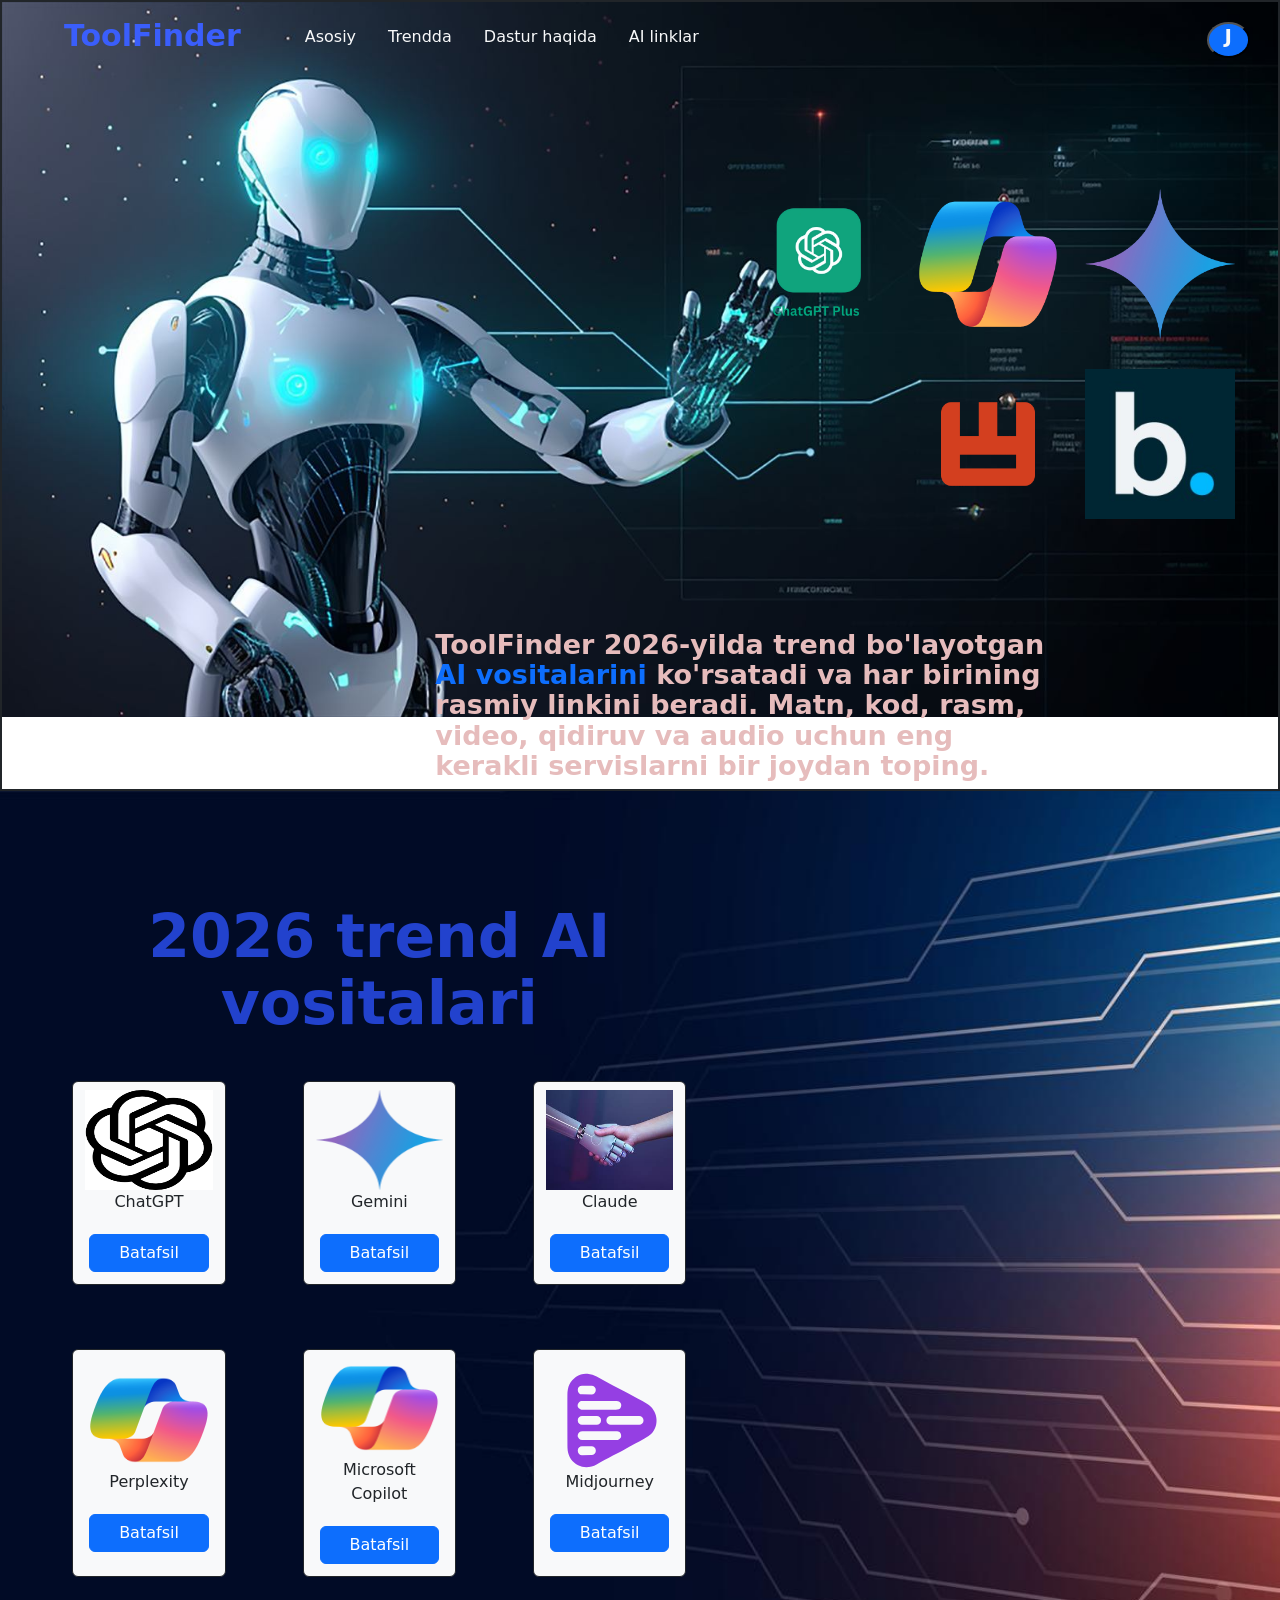
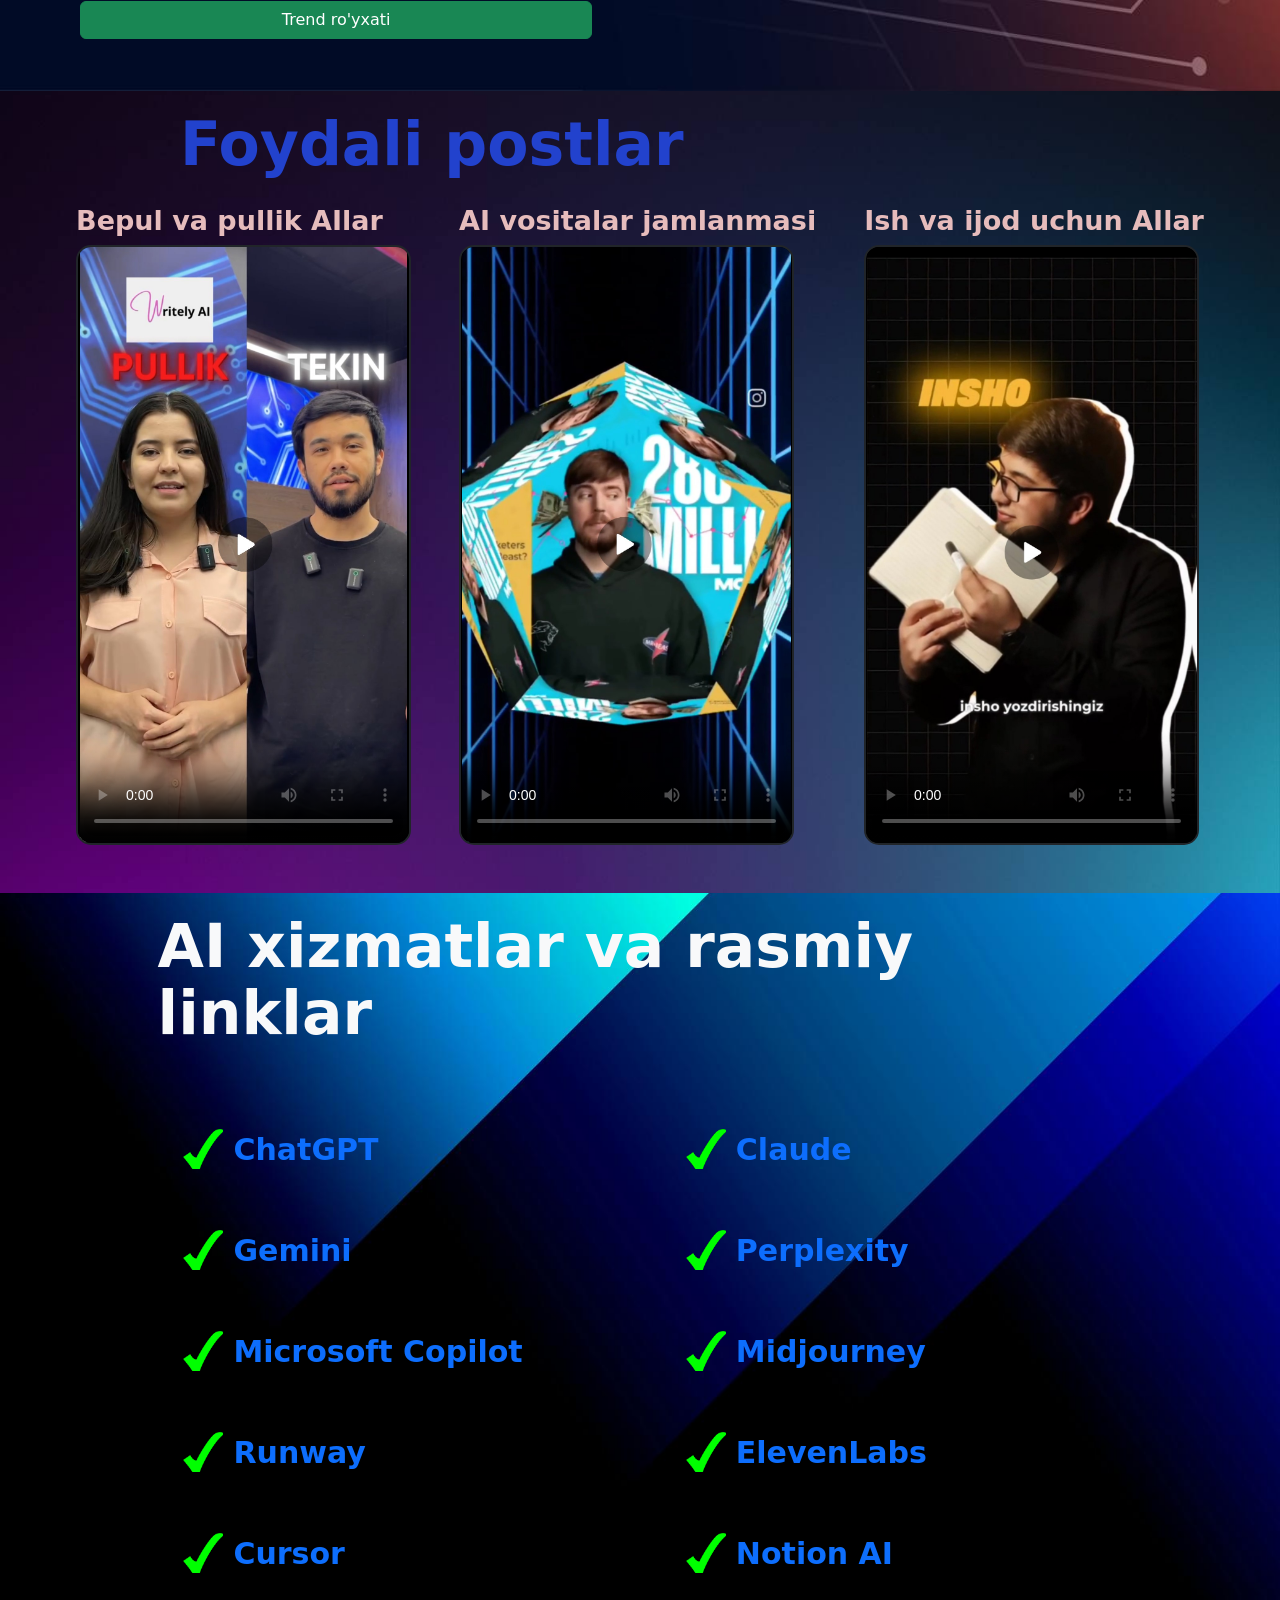
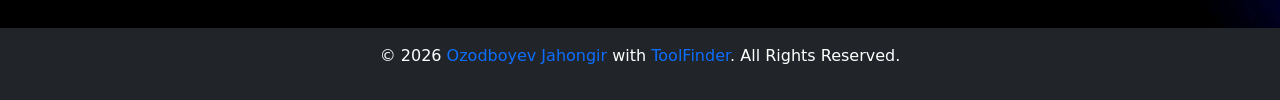
==== index.html @ 3b057521 "first commit" ====
<!doctype html>
<html lang="uz">
  <head>
    <meta charset="UTF-8" />
    <meta name="viewport" content="width=device-width, initial-scale=1.0" />
    <title>ToolFinder AI</title>
    <link
      href="https://cdn.jsdelivr.net/npm/bootstrap@5.3.3/dist/css/bootstrap.min.css"
      rel="stylesheet"
      integrity="sha384-QWTKZyjpPEjISv5WaRU9OFeRpok6YctnYmDr5pNlyT2bRjXh0JMhjY6hW+ALEwIH"
      crossorigin="anonymous"
    />
    <link rel="stylesheet" href="./style.css" />
  </head>
  <body>
    <div class="container-fluid main-container p-0">
      <div class="row d-flex justify-content-center h-100 p-0">
        <div class="col-12 p-0">
          <nav class="d-flex justify-content-between p-3 align-items-center">
            <div class="d-flex">
              <h1 class="font mx-md-5 d-flex align-items-center d-md-none mt-0">
                ToolFinder
              </h1>
              <h1 class="font mx-md-5 d-none d-md-block">ToolFinder</h1>
              <a
                href="#main"
                class="text-decoration-none text-light rounded p-2 mx-2 a-link d-none d-md-block"
                type="button"
                >Asosiy</a
              >
              <a
                href="#trend"
                class="text-decoration-none text-light rounded p-2 mx-2 a-link d-none d-md-block"
                type="button"
                >Trendda
              </a>
              <a
                class="text-light text-decoration-none d-none d-md-block align-items-center p-2 mx-2 a-link"
                type="button"
                data-bs-toggle="offcanvas"
                data-bs-target="#offcanvasRight"
                aria-controls="offcanvasRight"
              >
                Dastur haqida
              </a>
              <a
                href="#tools"
                class="text-decoration-none text-light rounded p-2 mx-2 a-link d-none d-md-block"
                type="button"
              >
                AI linklar
              </a>
            </div>
            <div class="d-flex">
              <div
                class="offcanvas offcanvas-top bg bg-dark"
                tabindex="-1"
                id="offcanvasTop"
                aria-labelledby="offcanvasTopLabel"
              >
                <div class="offcanvas-header">
                  <h5
                    class="offcanvas-title fs-1 fw-bold text-primary"
                    id="offcanvasTopLabel"
                  >
                    Menu
                  </h5>
                  <button
                    type="button"
                    class="btn-close bg bg-danger"
                    data-bs-dismiss="offcanvas"
                    aria-label="Close"
                  ></button>
                </div>
                <div
                  class="offcanvas-body d-flex flex-column justify-content-center bg"
                >
                  <a
                    href="#main"
                    class="text-decoration-none text-dark rounded p-2 mx-2 a-link border border-dark w-100 m-1 bg bg-primary"
                    type="button"
                  >
                    Asosiy menyu
                  </a>
                  <a
                    href="#trend"
                    class="text-decoration-none text-dark rounded p-2 mx-2 a-link border border-dark w-100 m-1 bg bg-primary"
                    type="button"
                    >Trendda
                  </a>
                  <a
                    class="text-dark text-decoration-none d-flex align-items-center p-2 mx-2 a-link border border-dark w-100 rounded m-1 bg bg-primary"
                    type="button"
                    data-bs-toggle="offcanvas"
                    data-bs-target="#offcanvasRight"
                    aria-controls="offcanvasRight"
                  >
                    Versiya
                  </a>
                  <a
                    href="#tools"
                    class="text-decoration-none text-dark rounded p-2 mx-2 a-link border border-dark w-100 m-1 bg bg-primary"
                    type="button"
                  >
                    AI linklar
                  </a>
                </div>
              </div>
              <div class="d-flex px-4">
                <!-- Icons -->
                <a
                  type="button"
                  class="text-primary mx-3 d-none"
                  href="./login.html"
                  target="_blank"
                >
                  <svg
                    xmlns="http://www.w3.org/2000/svg"
                    width="25"
                    height="25"
                    fill="currentColor"
                    class="bi bi-box-arrow-in-right"
                    viewBox="0 0 16 16"
                  >
                    <path
                      fill-rule="evenodd"
                      d="M6 3.5a.5.5 0 0 1 .5-.5h8a.5.5 0 0 1 .5.5v9a.5.5 0 0 1-.5.5h-8a.5.5 0 0 1-.5-.5v-2a.5.5 0 0 0-1 0v2A1.5 1.5 0 0 0 6.5 14h8a1.5 1.5 0 0 0 1.5-1.5v-9A1.5 1.5 0 0 0 14.5 2h-8A1.5 1.5 0 0 0 5 3.5v2a.5.5 0 0 0 1 0z"
                    />
                    <path
                      fill-rule="evenodd"
                      d="M11.854 8.354a.5.5 0 0 0 0-.708l-3-3a.5.5 0 1 0-.708.708L10.293 7.5H1.5a.5.5 0 0 0 0 1h8.793l-2.147 2.146a.5.5 0 0 0 .708.708z"
                    />
                  </svg>
                </a>
                <a
                  class="text-primary account-icon__position d-md-none"
                  type="button"
                  data-bs-toggle="offcanvas"
                  data-bs-target="#offcanvasRight"
                  aria-controls="offcanvasRight"
                >
                  <svg
                    xmlns="http://www.w3.org/2000/svg"
                    width="25"
                    height="25"
                    fill="currentColor"
                    class="bi bi-person-circle"
                    viewBox="0 0 16 16"
                  >
                    <path d="M11 6a3 3 0 1 1-6 0 3 3 0 0 1 6 0" />
                    <path
                      fill-rule="evenodd"
                      d="M0 8a8 8 0 1 1 16 0A8 8 0 0 1 0 8m8-7a7 7 0 0 0-5.468 11.37C3.242 11.226 4.805 10 8 10s4.757 1.225 5.468 2.37A7 7 0 0 0 8 1"
                    />
                  </svg>
                </a>
                <a
                  class="text-primary d-md-none"
                  type="button"
                  data-bs-toggle="offcanvas"
                  data-bs-target="#offcanvasTop"
                  aria-controls="offcanvasTop"
                >
                  <svg
                    xmlns="http://www.w3.org/2000/svg"
                    width="25"
                    height="25"
                    fill="currentColor"
                    class="bi bi-list"
                    viewBox="0 0 16 16"
                  >
                    <path
                      fill-rule="evenodd"
                      d="M2.5 12a.5.5 0 0 1 .5-.5h10a.5.5 0 0 1 0 1H3a.5.5 0 0 1-.5-.5m0-4a.5.5 0 0 1 .5-.5h10a.5.5 0 0 1 0 1H3a.5.5 0 0 1-.5-.5m0-4a.5.5 0 0 1 .5-.5h10a.5.5 0 0 1 0 1H3a.5.5 0 0 1-.5-.5"
                    />
                  </svg>
                </a>
                <button
                  class="bg bg-primary rounded-circle d-none d-md-flex justify-content-center align-items-center px-3 py-0"
                  type="button"
                  data-bs-toggle="offcanvas"
                  data-bs-target="#offcanvasRight"
                  aria-controls="offcanvasRight"
                >
                  <h2 class="text-light fw-bold fs-5 text-center">J</h2>
                </button>

                <div
                  class="offcanvas offcanvas-end"
                  tabindex="-1"
                  id="offcanvasRight"
                  aria-labelledby="offcanvasRightLabel"
                >
                  <div
                    class="offcanvas-header d-flex flex-column justify-content-between m-0 bg bg-dark"
                  >
                    <div
                      class="d-flex align-items-center justify-content-between"
                    >
                      <a
                        type="button"
                        class="text-decoration-none mx-2"
                        data-bs-dismiss="offcanvas"
                        aria-label="Close"
                      >
                        <svg
                          xmlns="http://www.w3.org/2000/svg"
                          width="25"
                          height="25"
                          fill="currentColor"
                          class="bi bi-arrow-left-circle"
                          viewBox="0 0 16 16"
                        >
                          <path
                            fill-rule="evenodd"
                            d="M1 8a7 7 0 1 0 14 0A7 7 0 0 0 1 8m15 0A8 8 0 1 1 0 8a8 8 0 0 1 16 0m-4.5-.5a.5.5 0 0 1 0 1H5.707l2.147 2.146a.5.5 0 0 1-.708.708l-3-3a.5.5 0 0 1 0-.708l3-3a.5.5 0 1 1 .708.708L5.707 7.5z"
                          />
                        </svg>
                      </a>
                      <img
                        src="./Jahongir_logo.jpg"
                        alt="cdn"
                        class="img-fluid rounded-circle"
                      />
                      <div class="d-flex flex-column m-2">
                        <div class="d-flex align-items-center">
                          <h5
                            class="offcanvas-title text-light"
                            id="offcanvasRightLabel"
                          >
                            Jahongir Ozodboyev
                          </h5>
                          <svg
                            xmlns="http://www.w3.org/2000/svg"
                            width="16"
                            height="16"
                            fill="currentColor"
                            class="bi bi-check-circle-fill text-primary mx-2"
                            viewBox="0 0 16 16"
                          >
                            <path
                              d="M16 8A8 8 0 1 1 0 8a8 8 0 0 1 16 0m-3.97-3.03a.75.75 0 0 0-1.08.022L7.477 9.417 5.384 7.323a.75.75 0 0 0-1.06 1.06L6.97 11.03a.75.75 0 0 0 1.079-.02l3.992-4.99a.75.75 0 0 0-.01-1.05z"
                            />
                          </svg>
                        </div>
                        <h5 class="text-primary">G'oya muallifi</h5>
                      </div>
                    </div>
                  </div>
                  <div class="offcanvas-body p-0">
                    <ul class="list-group w-100 d-flex">
                      <li class="list-group-item p-2">
                        <svg
                          xmlns="http://www.w3.org/2000/svg"
                          width="16"
                          height="16"
                          fill="currentColor"
                          class="bi bi-person-circle"
                          viewBox="0 0 16 16"
                        >
                          <path d="M11 6a3 3 0 1 1-6 0 3 3 0 0 1 6 0" />
                          <path
                            fill-rule="evenodd"
                            d="M0 8a8 8 0 1 1 16 0A8 8 0 0 1 0 8m8-7a7 7 0 0 0-5.468 11.37C3.242 11.226 4.805 10 8 10s4.757 1.225 5.468 2.37A7 7 0 0 0 8 1"
                          />
                        </svg>
                        <a href="#" class="text-decoration-none">Profilim</a>
                      </li>
                      <li class="list-group-item p-2 d-flex">
                        <svg
                          xmlns="http://www.w3.org/2000/svg"
                          width="16"
                          height="16"
                          fill="currentColor"
                          class="bi bi-envelope-arrow-up-fill"
                          viewBox="0 0 16 16"
                        >
                          <path
                            d="M.05 3.555A2 2 0 0 1 2 2h12a2 2 0 0 1 1.95 1.555L8 8.414zM0 4.697v7.104l5.803-3.558zm.192 8.159 6.57-4.027L8 9.586l1.239-.757.367.225A4.49 4.49 0 0 0 8 12.5c0 .526.09 1.03.256 1.5H2a2 2 0 0 1-1.808-1.144M16 4.697v4.974A4.5 4.5 0 0 0 12.5 8a4.5 4.5 0 0 0-1.965.45l-.338-.207z"
                          />
                          <path
                            d="M12.5 16a3.5 3.5 0 1 0 0-7 3.5 3.5 0 0 0 0 7m.354-5.354 1.25 1.25a.5.5 0 0 1-.708.708L13 12.207V14a.5.5 0 0 1-1 0v-1.717l-.28.305a.5.5 0 0 1-.737-.676l1.149-1.25a.5.5 0 0 1 .722-.016"
                          />
                        </svg>
                        <a href="#" class="text-decoration-none"
                          >Saytdagi seanslar</a
                        >
                      </li>
                      <li class="list-group-item p-2 d-flex">
                        <svg
                          xmlns="http://www.w3.org/2000/svg"
                          width="16"
                          height="16"
                          fill="currentColor"
                          class="bi bi-gear"
                          viewBox="0 0 16 16"
                        >
                          <path
                            d="M8 4.754a3.246 3.246 0 1 0 0 6.492 3.246 3.246 0 0 0 0-6.492M5.754 8a2.246 2.246 0 1 1 4.492 0 2.246 2.246 0 0 1-4.492 0"
                          />
                          <path
                            d="M9.796 1.343c-.527-1.79-3.065-1.79-3.592 0l-.094.319a.873.873 0 0 1-1.255.52l-.292-.16c-1.64-.892-3.433.902-2.54 2.541l.159.292a.873.873 0 0 1-.52 1.255l-.319.094c-1.79.527-1.79 3.065 0 3.592l.319.094a.873.873 0 0 1 .52 1.255l-.16.292c-.892 1.64.901 3.434 2.541 2.54l.292-.159a.873.873 0 0 1 1.255.52l.094.319c.527 1.79 3.065 1.79 3.592 0l.094-.319a.873.873 0 0 1 1.255-.52l.292.16c1.64.893 3.434-.902 2.54-2.541l-.159-.292a.873.873 0 0 1 .52-1.255l.319-.094c1.79-.527 1.79-3.065 0-3.592l-.319-.094a.873.873 0 0 1-.52-1.255l.16-.292c.893-1.64-.902-3.433-2.541-2.54l-.292.159a.873.873 0 0 1-1.255-.52zm-2.633.283c.246-.835 1.428-.835 1.674 0l.094.319a1.873 1.873 0 0 0 2.693 1.115l.291-.16c.764-.415 1.6.42 1.184 1.185l-.159.292a1.873 1.873 0 0 0 1.116 2.692l.318.094c.835.246.835 1.428 0 1.674l-.319.094a1.873 1.873 0 0 0-1.115 2.693l.16.291c.415.764-.42 1.6-1.185 1.184l-.291-.159a1.873 1.873 0 0 0-2.693 1.116l-.094.318c-.246.835-1.428.835-1.674 0l-.094-.319a1.873 1.873 0 0 0-2.692-1.115l-.292.16c-.764.415-1.6-.42-1.184-1.185l.159-.291A1.873 1.873 0 0 0 1.945 8.93l-.319-.094c-.835-.246-.835-1.428 0-1.674l.319-.094A1.873 1.873 0 0 0 3.06 4.377l-.16-.292c-.415-.764.42-1.6 1.185-1.184l.292.159a1.873 1.873 0 0 0 2.692-1.115z"
                          />
                        </svg>
                        <a href="#" class="text-decoration-none">Sozlamalar</a>
                      </li>
                      <li class="list-group-item p-2 d-flex">
                        <svg
                          xmlns="http://www.w3.org/2000/svg"
                          width="16"
                          height="16"
                          fill="currentColor"
                          class="bi bi-arrow-clockwise"
                          viewBox="0 0 16 16"
                        >
                          <path
                            fill-rule="evenodd"
                            d="M8 3a5 5 0 1 0 4.546 2.914.5.5 0 0 1 .908-.417A6 6 0 1 1 8 2z"
                          />
                          <path
                            d="M8 4.466V.534a.25.25 0 0 1 .41-.192l2.36 1.966c.12.1.12.284 0 .384L8.41 4.658A.25.25 0 0 1 8 4.466"
                          />
                        </svg>
                        <a href="#" class="text-decoration-none"
                          >Yangilanishlar</a
                        >
                      </li>
                      <li class="list-group-item p-2 d-flex">
                        <svg
                          xmlns="http://www.w3.org/2000/svg"
                          width="16"
                          height="16"
                          fill="currentColor"
                          class="bi bi-box-arrow-left text-danger"
                          viewBox="0 0 16 16"
                        >
                          <path
                            fill-rule="evenodd"
                            d="M6 12.5a.5.5 0 0 0 .5.5h8a.5.5 0 0 0 .5-.5v-9a.5.5 0 0 0-.5-.5h-8a.5.5 0 0 0-.5.5v2a.5.5 0 0 1-1 0v-2A1.5 1.5 0 0 1 6.5 2h8A1.5 1.5 0 0 1 16 3.5v9a1.5 1.5 0 0 1-1.5 1.5h-8A1.5 1.5 0 0 1 5 12.5v-2a.5.5 0 0 1 1 0z"
                          />
                          <path
                            fill-rule="evenodd"
                            d="M.146 8.354a.5.5 0 0 1 0-.708l3-3a.5.5 0 1 1 .708.708L1.707 7.5H10.5a.5.5 0 0 1 0 1H1.707l2.147 2.146a.5.5 0 0 1-.708.708z"
                          />
                        </svg>
                        <a href="#" class="text-decoration-none text-danger"
                          >Chiqish</a
                        >
                      </li>
                    </ul>
                    <div class="rounded border border-primary m-3 p-2">
                      <h4 class="mt-1">ToolFinder haqida</h4>
                      <h6>
                        ToolFinder - 2026-yilda trend bo'layotgan AI
                        xizmatlarini topish va ularning rasmiy havolasiga tez
                        o'tish uchun yaratilgan loyiha. Sayt kurs yoki to'garak
                        uchun emas, amaliy AI katalog sifatida ishlaydi.
                      </h6>
                    </div>
                    <h6 class="border border-primary rounded p-4 m-3">
                      Dasturchi -
                      <a
                        class="text-decoration-none"
                        href="https://vizitka-blond.vercGel.app/"
                        target="_blank"
                        >Ozodboyev Jahongir</a
                      >
                      loyiha muallifi.
                    </h6>
                  </div>
                </div>
              </div>
            </div>
          </nav>
        </div>

        <div class="col-12 py-5 d-flex col-12-custom">
          <div
            class="row w-100 d-flex row-robot justify-content-end align-items-center"
          >
            <div class="col-6 d-md-none h-100">
              <img
                src="./3d-casual-life-chatbot-with-text-messages.png"
                alt="error load image"
                class="img-fluid img-robot"
              />
            </div>
          </div>
          <div class="row p-5 d-none d-md-flex row-logos">
            <div class="col-4 p-0">
              <img
                src="./CHATGPT-PLUS.png"
                alt="0101 error"
                class="img-fluid ai-img"
              />
            </div>
            <div class="col-4 p-0">
              <img
                src="./copilot-icon.png"
                alt="0101_error"
                class="img-fluid ai-img rounded"
              />
            </div>
            <div class="col-4 p-0">
              <img
                src="./google-gemini-icon.png"
                alt="AI Omage"
                class="img-fluid ai-img"
              />
            </div>
            <div class="col-4 p-0 d-none d-md-block">
              <img
                src="./wepik_14649076.png"
                alt="AI Omage"
                class="img-fluid ai-img"
              />
            </div>
            <div class="col-4 p-0 d-none d-md-block">
              <img
                src="./beautiful_ai_logo.jpg"
                alt="AI Omage"
                class="img-fluid ai-img"
              />
            </div>
          </div>
        </div>
        <div class="col-12 col-md-6 offset-md-2 text-bg__image">
          <h2 class="text-tittle">
            ToolFinder 2026-yilda trend bo'layotgan
            <span class="text-primary">AI vositalarini</span>
            ko'rsatadi va har birining rasmiy linkini beradi. Matn, kod, rasm,
            video, qidiruv va audio uchun eng kerakli servislarni bir joydan
            toping.
          </h2>
        </div>
      </div>
    </div>
    <div class="container-fluid container-cards" id="main">
      <div class="row">
        <div class="col-12 col-md-7">
          <div id="carouselExample" class="carousel slide">
            <div class="carousel-inner">
              <div
                class="carousel-item active d-flex justify-content-center flex-column w-100"
              >
                <div class="row row-custom mt-5 d-flex flex-wrap offset-md-1">
                  <h2 class="main-info text-center">
                    2026 trend AI vositalari
                  </h2>

                  <div
                    class="col-10 col-md-3 rounded py-2 d-flex justify-content-center flex-column border border-dark bg bg-light mt-3"
                  >
                    <img
                      src="./ai1.png"
                      alt="Logo"
                      class="img-fluid"
                      style="height: 100px"
                    />
                    <p class="text-decoration-none text-center text-dark">
                      ChatGPT
                    </p>
                    <a
                      href="https://chatgpt.com/"
                      target="_blank"
                      class="btn btn-primary m-1"
                      >Batafsil</a
                    >
                  </div>
                  <div
                    class="col-10 col-md-3 rounded py-2 d-flex justify-content-center flex-column border border-dark bg bg-light mt-3 border border-dark"
                  >
                    <img
                      src="./google-gemini-icon.png"
                      alt="Logo"
                      class="img-fluid"
                      style="height: 100px"
                    />
                    <p class="text-decoration-none text-center">Gemini</p>
                    <a
                      href="https://gemini.google.com/"
                      target="_blank"
                      class="btn btn-primary m-1"
                      >Batafsil</a
                    >
                  </div>
                  <div
                    class="col-10 col-md-3 rounded py-2 d-flex justify-content-center flex-column border border-dark bg bg-light mt-3"
                  >
                    <img
                      src="./ai_main_image.jpg"
                      alt="Logo"
                      class="img-fluid bg bg-dark"
                      style="height: 100px"
                    />
                    <p class="text-decoration-none text-center">Claude</p>
                    <a
                      href="https://claude.ai/"
                      target="_blank"
                      class="btn btn-primary m-1"
                      >Batafsil</a
                    >
                  </div>
                </div>
                <div
                  class="row row-custom mt-5 d-flex flex-wrap offset-md-1 second-row"
                >
                  <div
                    class="col-10 col-md-3 rounded py-2 d-flex justify-content-center flex-column border border-dark bg bg-light mt-3"
                  >
                    <img
                      src="copilot-icon.png"
                      alt="Logo"
                      class="img-fluid"
                      style="height: 100px"
                    />
                    <p class="text-decoration-none text-center">Perplexity</p>
                    <a
                      href="https://www.perplexity.ai/"
                      target="_blank"
                      class="btn btn-primary m-1"
                      >Batafsil</a
                    >
                  </div>
                  <div
                    class="col-10 col-md-3 rounded py-2 d-flex justify-content-center flex-column border border-dark bg bg-light mt-3"
                  >
                    <img
                      src="./copilot-icon.png"
                      alt="Logo"
                      class="img-fluid"
                      style="height: 100px"
                    />
                    <p class="text-decoration-none text-center">
                      Microsoft Copilot
                    </p>
                    <a
                      href="https://copilot.microsoft.com/"
                      target="_blank"
                      class="btn btn-primary m-1"
                      >Batafsil</a
                    >
                  </div>
                  <div
                    class="col-10 col-md-3 rounded py-2 d-flex justify-content-center flex-column border border-dark bg bg-light mt-3"
                  >
                    <img
                      src="./summify.svg"
                      alt="Logo"
                      class="img-fluid"
                      style="height: 100px"
                    />
                    <p class="text-decoration-none text-center">Midjourney</p>
                    <a
                      href="https://www.midjourney.com/"
                      target="_blank"
                      class="btn btn-primary m-1"
                      >Batafsil</a
                    >
                  </div>
                  <div
                    class="col-10 d-none d-md-flex justify-content-center m-2 p-0"
                  >
                    <!-- click-btn carousel-control-next -->
                    <button
                      class="btn btn-success w-100 mt-3"
                      type="button"
                      data-bs-target="#carouselExample"
                      data-bs-slide="next"
                    >
                      Trend ro'yxati
                    </button>
                  </div>
                </div>
              </div>
              <div class="carousel-item carousel-custom h-100 m-0">
                <div class="trend-list-panel">
                  <h2 class="trend-list-title">2026 trend AI ro'yxati</h2>
                  <div class="trend-list-grid">
                    <a href="https://chatgpt.com/" target="_blank">ChatGPT</a>
                    <a href="https://claude.ai/" target="_blank">Claude</a>
                    <a href="https://gemini.google.com/" target="_blank"
                      >Gemini</a
                    >
                    <a href="https://www.perplexity.ai/" target="_blank"
                      >Perplexity</a
                    >
                    <a href="https://copilot.microsoft.com/" target="_blank"
                      >Microsoft Copilot</a
                    >
                    <a href="https://www.midjourney.com/" target="_blank"
                      >Midjourney</a
                    >
                    <a href="https://runwayml.com/" target="_blank">Runway</a>
                    <a href="https://elevenlabs.io/" target="_blank"
                      >ElevenLabs</a
                    >
                    <a href="https://cursor.com/" target="_blank">Cursor</a>
                    <a href="https://www.notion.com/product/ai" target="_blank"
                      >Notion AI</a
                    >
                  </div>
                  <button
                    class="btn btn-success trend-back-btn"
                    type="button"
                    data-bs-target="#carouselExample"
                    data-bs-slide="prev"
                  >
                    Orqaga
                  </button>
                </div>
              </div>
            </div>
          </div>
        </div>
      </div>
    </div>
    <div class="container-fluid container-posts">
      <div class="row justify-content-center">
        <h2 class="main-info offset-3" id="trend">Foydali postlar</h2>
        <div class="col-12 d-flex justify-content-center mb-5 video-column">
          <div class="mx-4 d-flex flex-column">
            <h2 class="text-tittle">Bepul va pullik AIlar</h2>
            <video
              controls
              loop
              poster="./photo_vide1.jpg"
              height="600px"
              width="335px"
              class="video"
            >
              <source
                src="./SaveVid.Net_524DFDCBAECF0AAB124AC1165AA7FC80_video_dashinit.mp4"
                type="video/mp4"
              />
              Not defined!
            </video>
          </div>
          <div class="mx-4 d-flex flex-column">
            <h2 class="text-tittle">AI vositalar jamlanmasi</h2>
            <video
              controls
              loop
              poster="./video-photo.jpg"
              height="600px"
              width="335px"
              class="video"
            >
              <source src="./video_2024-09-29_15-57-06.mp4" type="video/mp4" />
              Not defined!
            </video>
          </div>
          <div class="mx-4 d-flex flex-column">
            <h2 class="text-tittle">Ish va ijod uchun AIlar</h2>
            <video
              controls
              loop
              poster="./photo_nizamoff.jpg"
              height="600px"
              width="335px"
              class="video"
            >
              <source src="./nizamof_video.mp4" type="video/mp4" />
              Not defined!
            </video>
          </div>
        </div>
      </div>
    </div>
    <div
      class="container-fluid container-ais d-flex justify-content-center"
      id="tools"
    >
      <div class="row d-flex justify-content-around row-checkbox mb-5">
        <h2 class="main-info text-light">AI xizmatlar va rasmiy linklar</h2>
        <div
          class="col-12 col-md-5 box gy-5 p-1 d-flex align-items-center rounded"
        >
          <img
            src="./pngfind.com-black-tick-png-2088023.png"
            alt="checkbox"
            class="img-fluid"
          />
          <a
            href="https://chatgpt.com/"
            target="_blank"
            class="aiName text-decoration-none w-100"
            >ChatGPT</a
          >
        </div>
        <div
          class="col-12 col-md-5 box gy-5 p-1 d-flex align-items-center rounded"
        >
          <img
            src="./pngfind.com-black-tick-png-2088023.png"
            alt="checkbox"
            class="img-fluid"
          />
          <a
            href="https://claude.ai/"
            target="_blank"
            class="aiName text-decoration-none w-100"
            >Claude</a
          >
        </div>
        <div
          class="col-12 col-md-5 box gy-5 p-1 d-flex align-items-center rounded"
        >
          <img
            src="./pngfind.com-black-tick-png-2088023.png"
            alt="checkbox"
            class="img-fluid"
          />
          <a
            href="https://gemini.google.com/"
            target="_blank"
            class="aiName text-decoration-none w-100"
            >Gemini</a
          >
        </div>
        <div
          class="col-12 col-md-5 box gy-5 p-1 d-flex align-items-center rounded"
        >
          <img
            src="./pngfind.com-black-tick-png-2088023.png"
            alt="checkbox"
            class="img-fluid"
          />
          <a
            href="https://www.perplexity.ai/"
            target="_blank"
            class="aiName text-decoration-none w-100"
            >Perplexity</a
          >
        </div>
        <div
          class="col-12 col-md-5 box gy-5 p-1 d-flex align-items-center rounded"
        >
          <img
            src="./pngfind.com-black-tick-png-2088023.png"
            alt="checkbox"
            class="img-fluid"
          />
          <a
            href="https://copilot.microsoft.com/"
            target="_blank"
            class="aiName text-decoration-none w-100"
            >Microsoft Copilot</a
          >
        </div>
        <div
          class="col-12 col-md-5 box gy-5 p-1 d-flex align-items-center rounded"
        >
          <img
            src="./pngfind.com-black-tick-png-2088023.png"
            alt="checkbox"
            class="img-fluid"
          />
          <a
            href="https://www.midjourney.com/"
            target="_blank"
            class="aiName text-decoration-none w-100"
            >Midjourney</a
          >
        </div>
        <div
          class="col-12 col-md-5 box gy-5 p-1 d-flex align-items-center rounded"
        >
          <img
            src="./pngfind.com-black-tick-png-2088023.png"
            alt="checkbox"
            class="img-fluid"
          />
          <a
            href="https://runwayml.com/"
            target="_blank"
            class="aiName text-decoration-none w-100"
            >Runway</a
          >
        </div>
        <div
          class="col-12 col-md-5 box gy-5 p-1 d-flex align-items-center rounded"
        >
          <img
            src="./pngfind.com-black-tick-png-2088023.png"
            alt="checkbox"
            class="img-fluid"
          />
          <a
            href="https://elevenlabs.io/"
            target="_blank"
            class="aiName text-decoration-none w-100"
            >ElevenLabs</a
          >
        </div>
        <div
          class="col-12 col-md-5 box gy-5 p-1 d-flex align-items-center rounded"
        >
          <img
            src="./pngfind.com-black-tick-png-2088023.png"
            alt="checkbox"
            class="img-fluid"
          />
          <a
            href="https://cursor.com/"
            target="_blank"
            class="aiName text-decoration-none w-100"
            >Cursor</a
          >
        </div>
        <div
          class="col-12 col-md-5 box gy-5 p-1 d-flex align-items-center rounded"
        >
          <img
            src="./pngfind.com-black-tick-png-2088023.png"
            alt="checkbox"
            class="img-fluid"
          />
          <a
            href="https://www.notion.com/product/ai"
            target="_blank"
            class="aiName text-decoration-none w-100"
            >Notion AI</a
          >
        </div>
      </div>
    </div>
    <footer class="bg-dark text-white text-center py-3">
      <p>
        &copy; 2026
        <a
          class="text-decoration-none"
          href="https://vizitka-blond.vercel.app/"
          target="_blank"
          >Ozodboyev Jahongir</a
        >
        with <span class="text-primary">ToolFinder</span>. All Rights Reserved.
      </p>
    </footer>

    <script
      src="https://cdn.jsdelivr.net/npm/bootstrap@5.3.3/dist/js/bootstrap.min.js"
      integrity="sha384-0pUGZvbkm6XF6gxjEnlmuGrJXVbNuzT9qBBavbLwCsOGabYfZo0T0to5eqruptLy"
      crossorigin="anonymous"
    ></script>
    <script src="./script.js?v=2026"></script>
    <script type="text/javascript">
      var sct = document.createElement("script");
      sct.setAttribute(
        "src",
        "https://embed.adaptichat.com/bubble.js?nocache=" +
          Date.now() +
          "-" +
          Math.floor(Math.random() * 10000),
      );
      sct.setAttribute(
        "chatbotid",
        "9z4MgxqEmxZsFPemd3pWGaAcbi82_a_ycOq6S5BPhnADFxDEonj",
      );
      document.head.appendChild(sct);
    </script>
    <!-- Background Audio -->
  </body>
</html>
---- style.css ----
body {
  clear: both;
  overflow-x: hidden;
}
.col-fixed {
  position: fixed;
}
@media screen and (max-width: 575.9px) {
  body {
    background-color: #121234;
    overflow-x: hidden;
  }
  .main-container {
    height: 100%;
    background-image: url("./assets/bg/hero-mobile-chatbot.jpg");
    background-repeat: no-repeat;
    background-size: cover;
    background-position: center;
    border: 2px solid;
  }
  nav {
    background-color: #212121;
    width: 100%;
    position: fixed;
    z-index: 2;
    margin-top: 0;
  }
  .container-cards {
    background-image: url("./assets/bg/cards-bg.jpg");
    background-repeat: no-repeat;
    background-size: cover;
    background-position: center;
  }
  .container-posts {
    background-image: url("./assets/bg/posts-bg.jpg");
    background-repeat: no-repeat;
    background-size: cover;
    background-position: center;
  }
  .container-ais {
    background-image: url("./assets/bg/tools-bg.jpg");
    background-repeat: no-repeat;
    background-size: cover;
    background-position: center;
  }
  .carousel-custom {
    padding: 24px;
  }
  .ai-img {
    width: 100px;
    height: 100px;
    margin: 15px;
  }
  .font {
    color: rgb(58, 94, 251);
    font-size: 20px !important;
  }
  .main-info {
    font-weight: 900;
    font-size: 40px;
    width: 90%;
    padding: 10px 5px;
    line-height: 1.12;
    color: bisque;
  }
  .account-icon__position {
    margin-right: 15px;
  }
  .img-robot {
    width: 180px;
    height: 180px;
    position: relative;
    right: 0;
    margin-top: 20px;
  }
  .row-robot {
    position: relative;
    right: 0;
    width: 100%;
  }
  .video-column {
    flex-direction: column;
  }
  .text-bg__image {
    background-color: #121234;
    padding: 15px;
  }
  .box img {
    width: 10px;
    height: 10px;
  }
  .row-logos {
    width: 100%;
    align-items: baseline;
    justify-content: center;
  }
  .row-custom {
    justify-content: center;
  }
  .second-row {
    position: relative;
    top: -50px;
  }
  .row-logos .col-4 {
    position: relative;
    bottom: -170px;
    margin-bottom: 70px;
    margin-top: 20px;
  }
  .col-12-custom {
    justify-content: center;
  }
}
@media screen and (min-width: 575.9px) {
  /* Add Mobile devices */
  .main-container {
    height: 100%;
    background-image: url("./assets/bg/hero-ai-robot.jpg");
    background-repeat: no-repeat;
    background-size: 100%;
    border: 2px solid;
  }
  .container-cards {
    background-image: url("./assets/bg/cards-bg.jpg");
    background-repeat: no-repeat;
    background-size: cover;
    background-position: center;
  }
  .container-posts {
    background-image: url("./assets/bg/posts-bg.jpg");
    background-repeat: no-repeat;
    background-size: cover;
    background-position: center;
  }
  .container-ais {
    background-image: url("./assets/bg/tools-bg.jpg");
    background-repeat: no-repeat;
    background-size: cover;
    background-position: center;
  }
  .carousel-custom {
    align-items: center;
    justify-content: center;
    padding: 48px;
    width: 100%;
    height: 100%; /* To'liq balandlikni egallash uchun */
  }
  .carousel-item {
    height: 100vh; /* Carousel item to'liq ekranni egallaydi */
    position: relative;
    overflow: hidden; /* Itemlar to'liq ko'rinishda bo'ladi */
  }

  .carousel-inner {
    height: 100%;
  }

  .row-custom {
    width: 85%;
    justify-content: space-between;
  }
  .btn-custom {
    position: relative;
    bottom: -100px;
    left: -50px;
  }
  .ai-img {
    width: 150px;
    height: 150px;
    margin: 15px;
  }
  .font {
    color: rgb(58, 94, 251);
    font-size: 10px;
  }
  .main-info {
    font-weight: 900;
    font-size: 60px;
    color: rgb(34, 66, 205);
    /* display: inline-block; */
    padding: 20px;
    line-height: 1.12;
  }
  .font-size {
    color: blanchedalmond;
    font-weight: 900;
    font-size: 90px;
  }
  .box img {
    width: 40px;
    height: 40px;
  }
  .row-logos {
    width: 80%;
    justify-content: end;
  }
  .row-robot {
    justify-content: end;
  }
  .col-12-custom {
    justify-content: end;
  }
}
.container-ais a:hover {
  color: rgb(104, 245, 104);
}
/* .carousel-custom button {
    padding: 100px;
} */
.video {
  border: 2px solid;
  border-radius: 15px;
  padding: auto;
  background-color: black;
  display: flex;
  justify-content: center;
}
.bg-custom {
  /* background-image: url("/Portfolio/home-banner.png");
    background-repeat: no-repeat; */
  border: 2px solid red;
}
.col-5 img {
  width: 30px;
  height: 30px;
}
.font-size,
.font {
  font-weight: 900;
  font-size: 30px;
  padding-left: 10px;
}
.aiName {
  font-weight: 900;
  font-size: 30px;
  padding-left: 10px;
  animation: changeTxtColor 10s infinite;
}
.text-tittle {
  font-weight: 900;
  font-size: 27px;
  line-height: 1.12;
}
.text-tittle,
.font-size {
  color: rgb(230, 188, 188);
}
.row-checkbox {
  width: 80%;
}
.box {
  animation:
    animateAI 20s infinite,
    changeTxtColor 20s infinite;
  position: relative;
  animation-timing-function: ease;
}
.box:hover {
  transform: scale(1.12, 1.12);
  background-color: rgb(61, 61, 228);
  animation-play-state: paused; /* Hoverda animatsiyani to'xtatish */
  border-color: rgb(61, 61, 228);
}
.offcanvas-header img {
  width: 50px;
  height: 50px;
}
.img-galochka {
  height: 10px;
  width: 10px;
}
li:hover {
  background-color: rgb(26, 97, 227);
}
li svg {
  margin: 10px;
}
li a {
  width: 100%;
  height: 100%;
  color: black;
}
li a:hover {
  color: white;
}
li {
  align-items: center;
}
.a-link {
  position: relative;
  top: -1px;
}
.trend-list-panel {
  width: min(92%, 900px);
  margin: 0 auto;
  padding: 28px;
  background-color: rgba(255, 255, 255, 0.92);
  border: 1px solid rgba(20, 44, 90, 0.2);
  border-radius: 8px;
}
.trend-list-title {
  color: rgb(34, 66, 205);
  font-size: 34px;
  font-weight: 900;
  margin-bottom: 18px;
  text-align: center;
}
.trend-list-grid {
  display: grid;
  grid-template-columns: repeat(2, minmax(0, 1fr));
  gap: 12px;
}
.trend-list-grid a {
  display: block;
  padding: 12px 14px;
  border: 1px solid rgba(34, 66, 205, 0.25);
  border-radius: 6px;
  background-color: #ffffff;
  color: #142c5a;
  font-size: 20px;
  font-weight: 800;
  text-decoration: none;
}
.trend-list-grid a:hover {
  background-color: rgb(34, 66, 205);
  color: #ffffff;
}
.trend-back-btn {
  display: block;
  width: min(100%, 260px);
  margin: 22px auto 0;
}
@media screen and (max-width: 575.9px) {
  .trend-list-panel {
    width: 100%;
    padding: 18px;
  }
  .trend-list-title {
    font-size: 26px;
  }
  .trend-list-grid {
    grid-template-columns: 1fr;
  }
  .trend-list-grid a {
    font-size: 18px;
  }
}
@keyframes animateAI {
  10% {
    background-color: rgb(0, 0, 139);
    top: -0.5px;
  }
  20% {
    background-color: rgb(61, 89, 171);
    top: -1px;
  }
  30% {
    background-color: rgb(65, 105, 225);
    top: -1.5px;
  }
  40% {
    background-color: rgb(100, 149, 237);
    top: -2px;
  }
  50% {
    top: -2.5px;
    background-color: rgb(135, 206, 250);
  }
  60% {
    background-color: rgb(70, 130, 180);
    top: -2px;
  }
  70% {
    background-color: rgb(34, 85, 139);
    top: -1.5px;
  }
  80% {
    background-color: rgb(50, 130, 205);
    top: -1px;
  }
  90% {
    background-color: rgb(148, 178, 237);
    top: -0.5px;
  }
  100% {
    background-color: rgb(255, 255, 224);
    top: 0;
  }
}

@keyframes changeTxtColor {
  0% {
    color: rgb(255, 255, 255);
  } /* Oq */
  40% {
    color: rgb(255, 255, 255);
  } /* Oq */
  50% {
    color: rgb(0, 0, 0);
  } /* Qora */
  100% {
    color: rgb(17, 16, 16);
  } /* Oq */
}
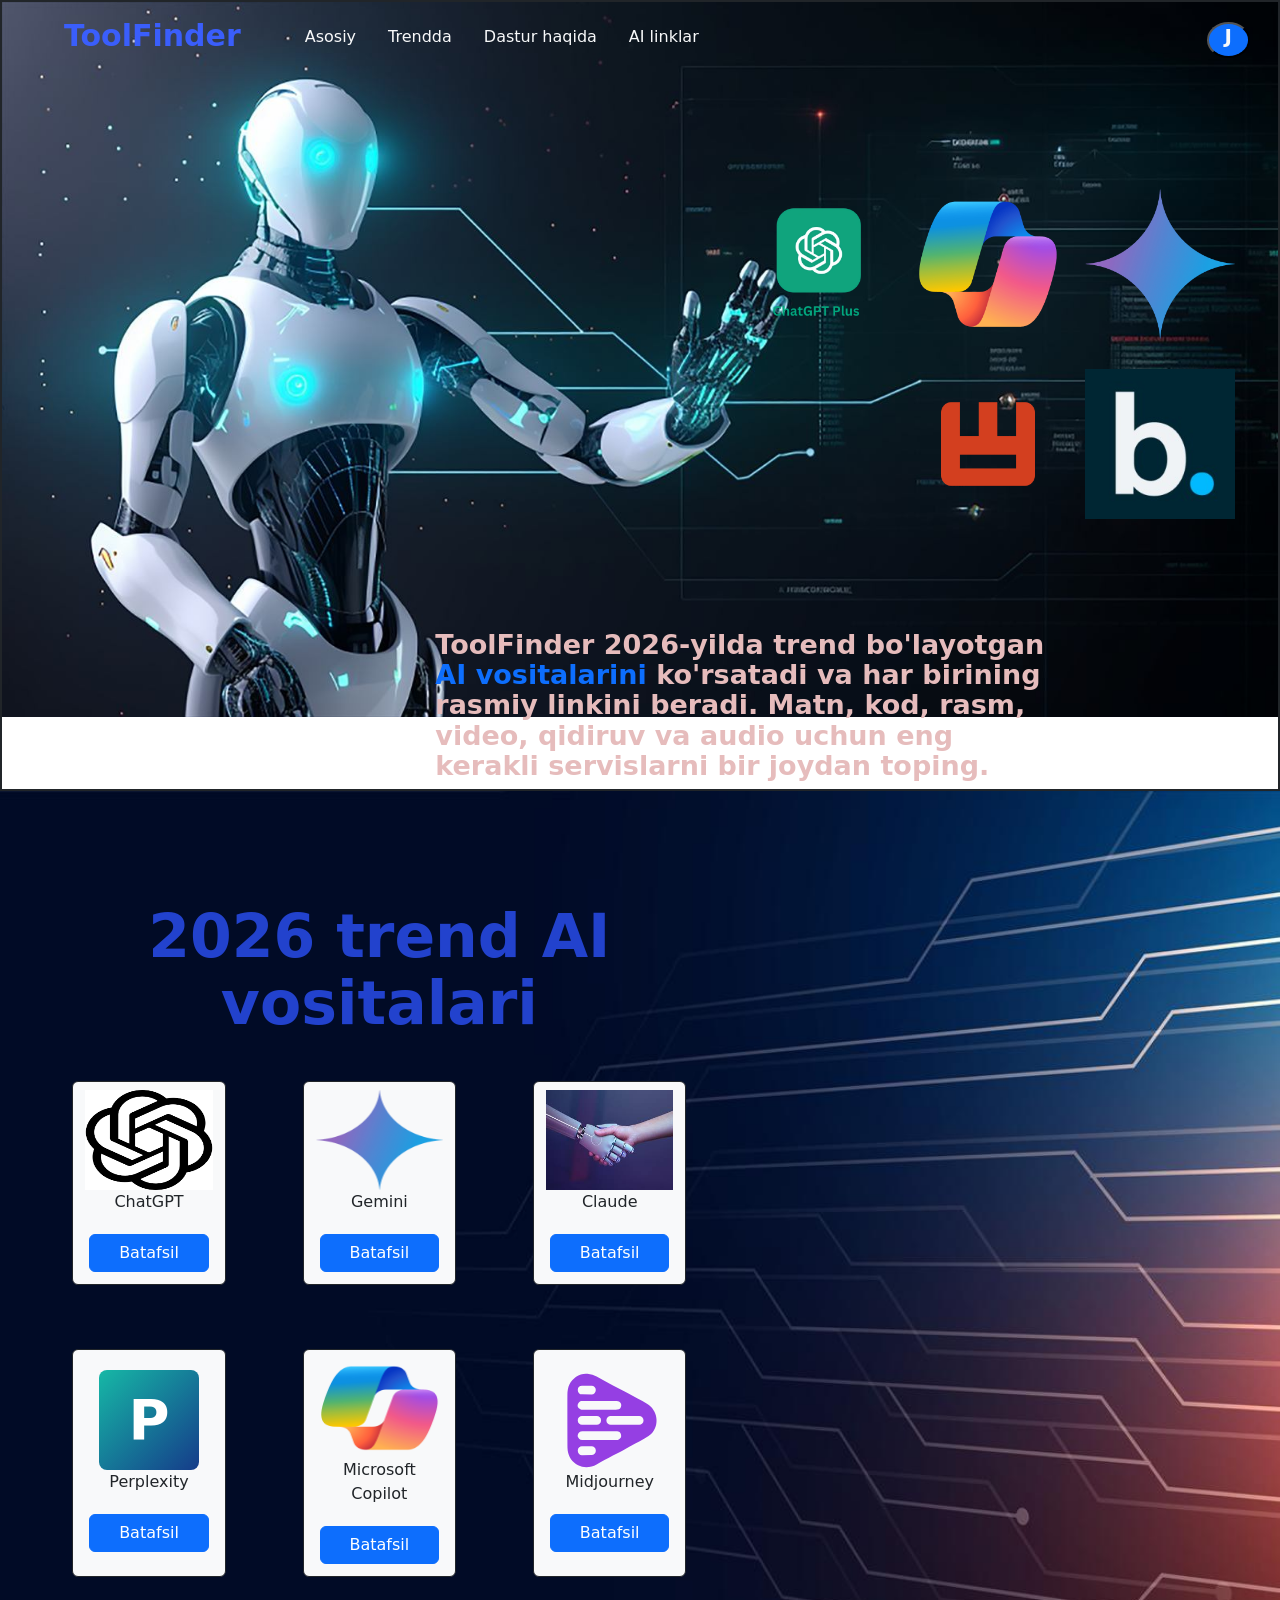
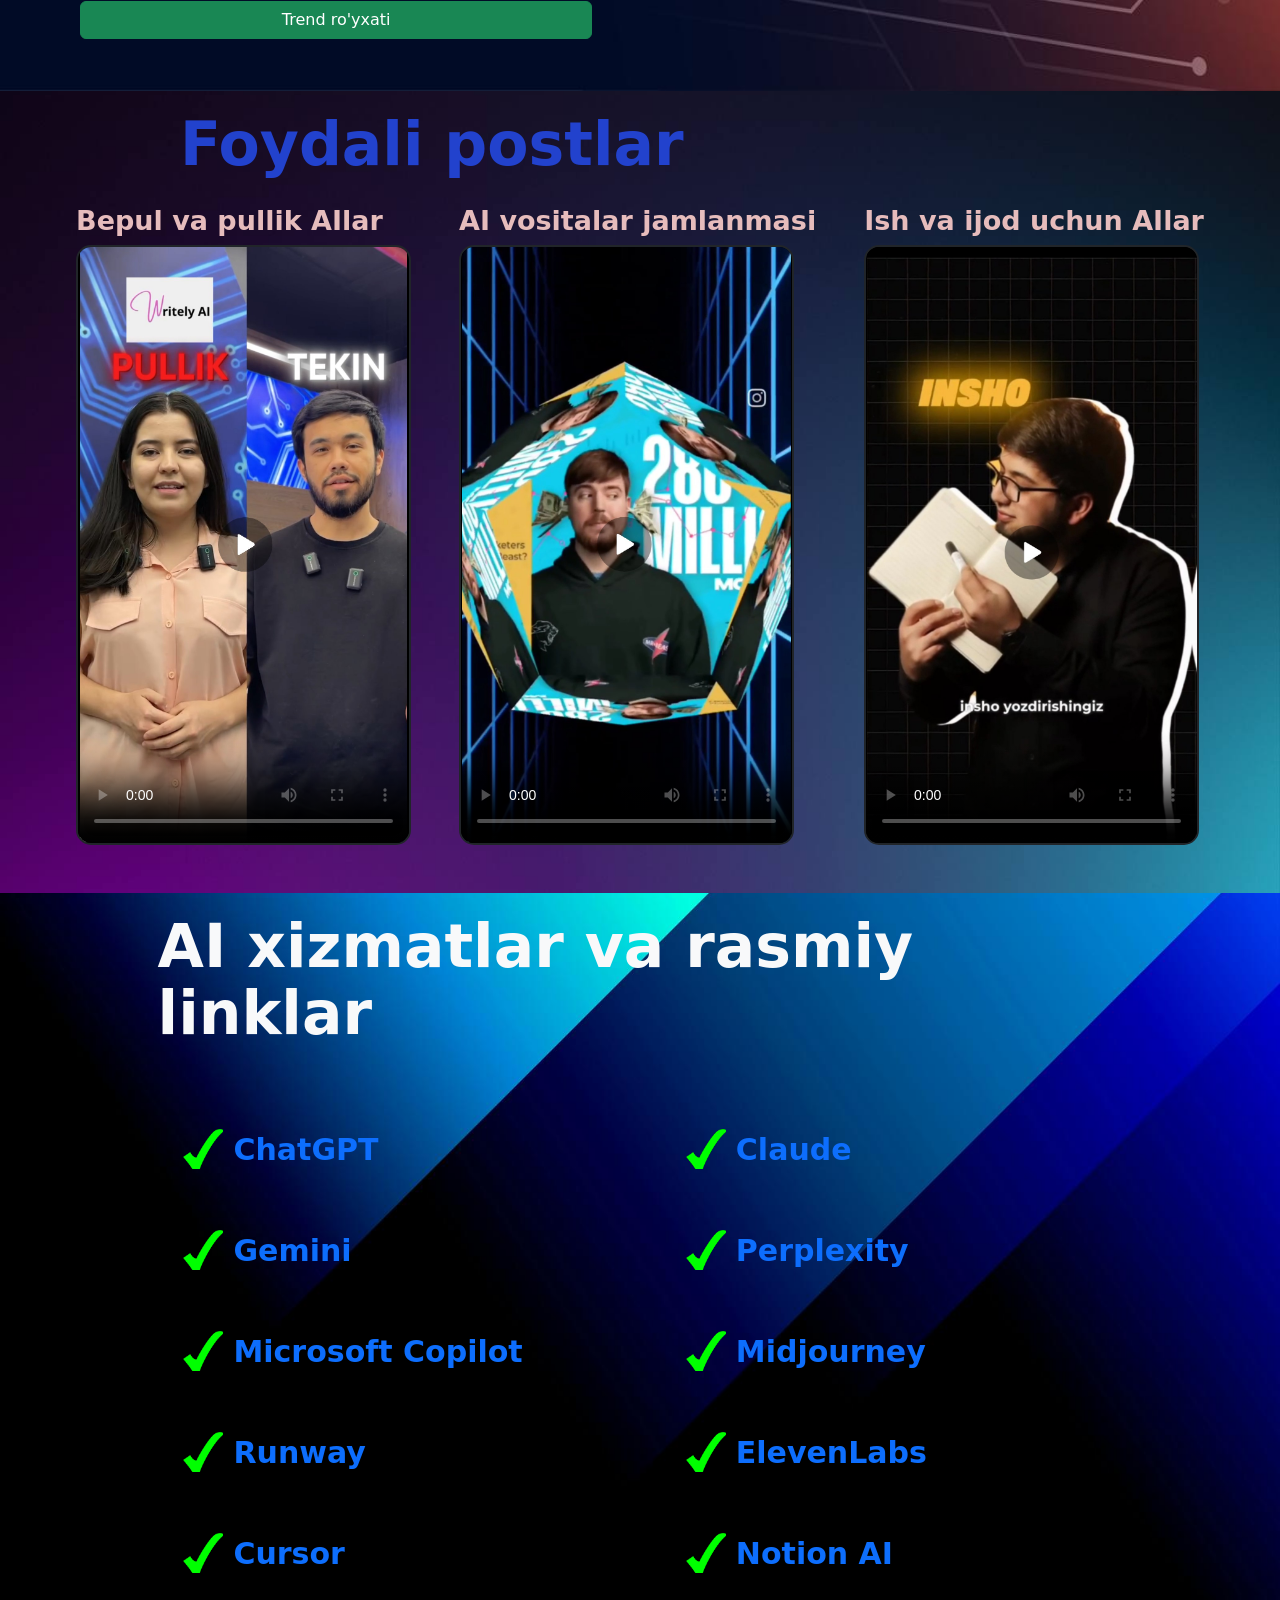
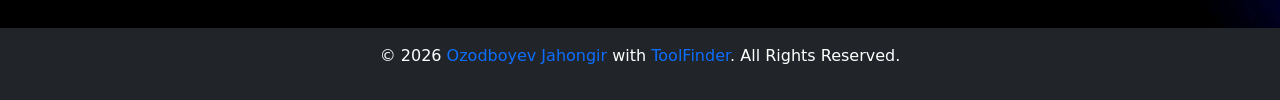
==== commit 8bd4a050: "ba'zi xatoliklar tuzatildi AI ikonkada" ====
--- a/index.html
+++ b/index.html
@@ -508,12 +508,7 @@
                   <div
                     class="col-10 col-md-3 rounded py-2 d-flex justify-content-center flex-column border border-dark bg bg-light mt-3"
                   >
-                    <img
-                      src="copilot-icon.png"
-                      alt="Logo"
-                      class="img-fluid"
-                      style="height: 100px"
-                    />
+                    <div class="tool-letter-logo perplexity-logo">P</div>
                     <p class="text-decoration-none text-center">Perplexity</p>
                     <a
                       href="https://www.perplexity.ai/"
--- a/style.css
+++ b/style.css
@@ -324,6 +324,22 @@
 .trend-list-grid a:hover {
   background-color: rgb(34, 66, 205);
   color: #ffffff;
+}
+.tool-letter-logo {
+  width: 100px;
+  height: 100px;
+  margin: 0 auto;
+  display: flex;
+  align-items: center;
+  justify-content: center;
+  border-radius: 8px;
+  color: #ffffff;
+  font-size: 56px;
+  font-weight: 900;
+  line-height: 1;
+}
+.perplexity-logo {
+  background: linear-gradient(135deg, #16b8a6, #153c8a);
 }
 .trend-back-btn {
   display: block;
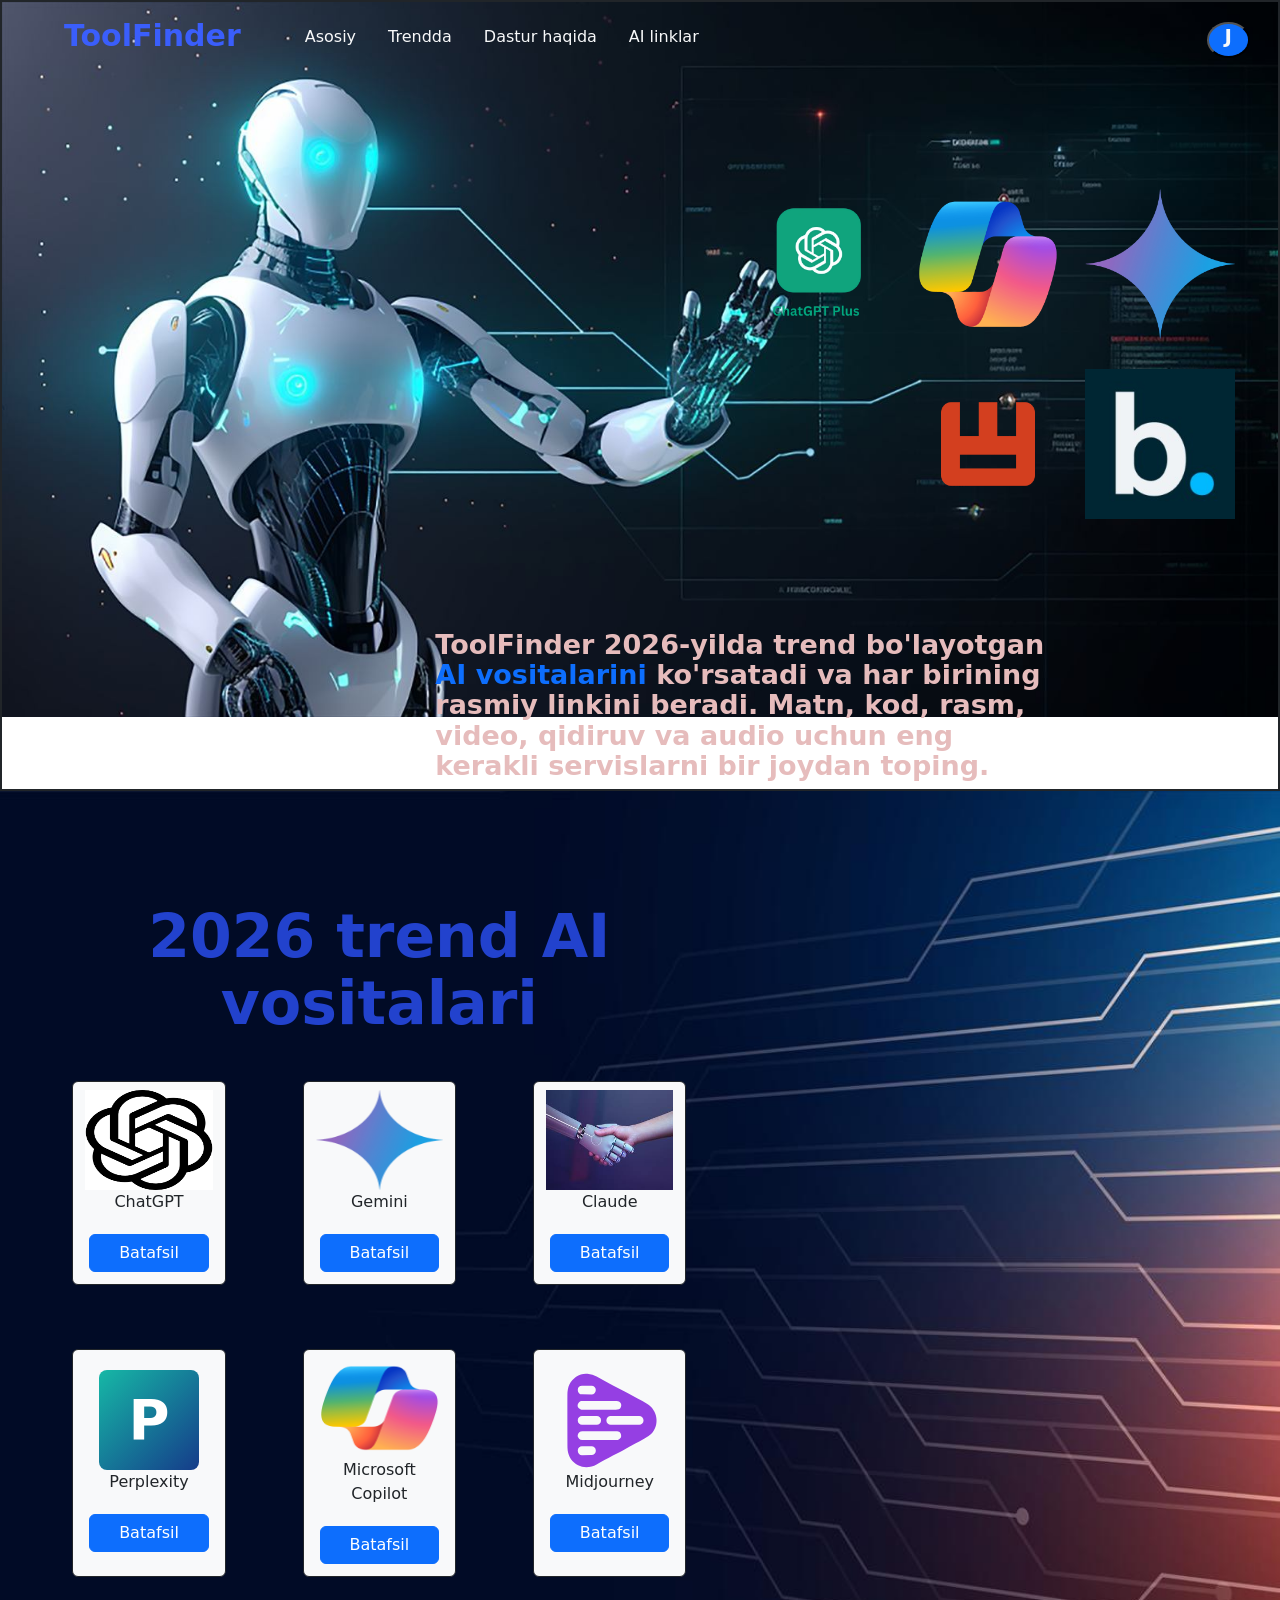
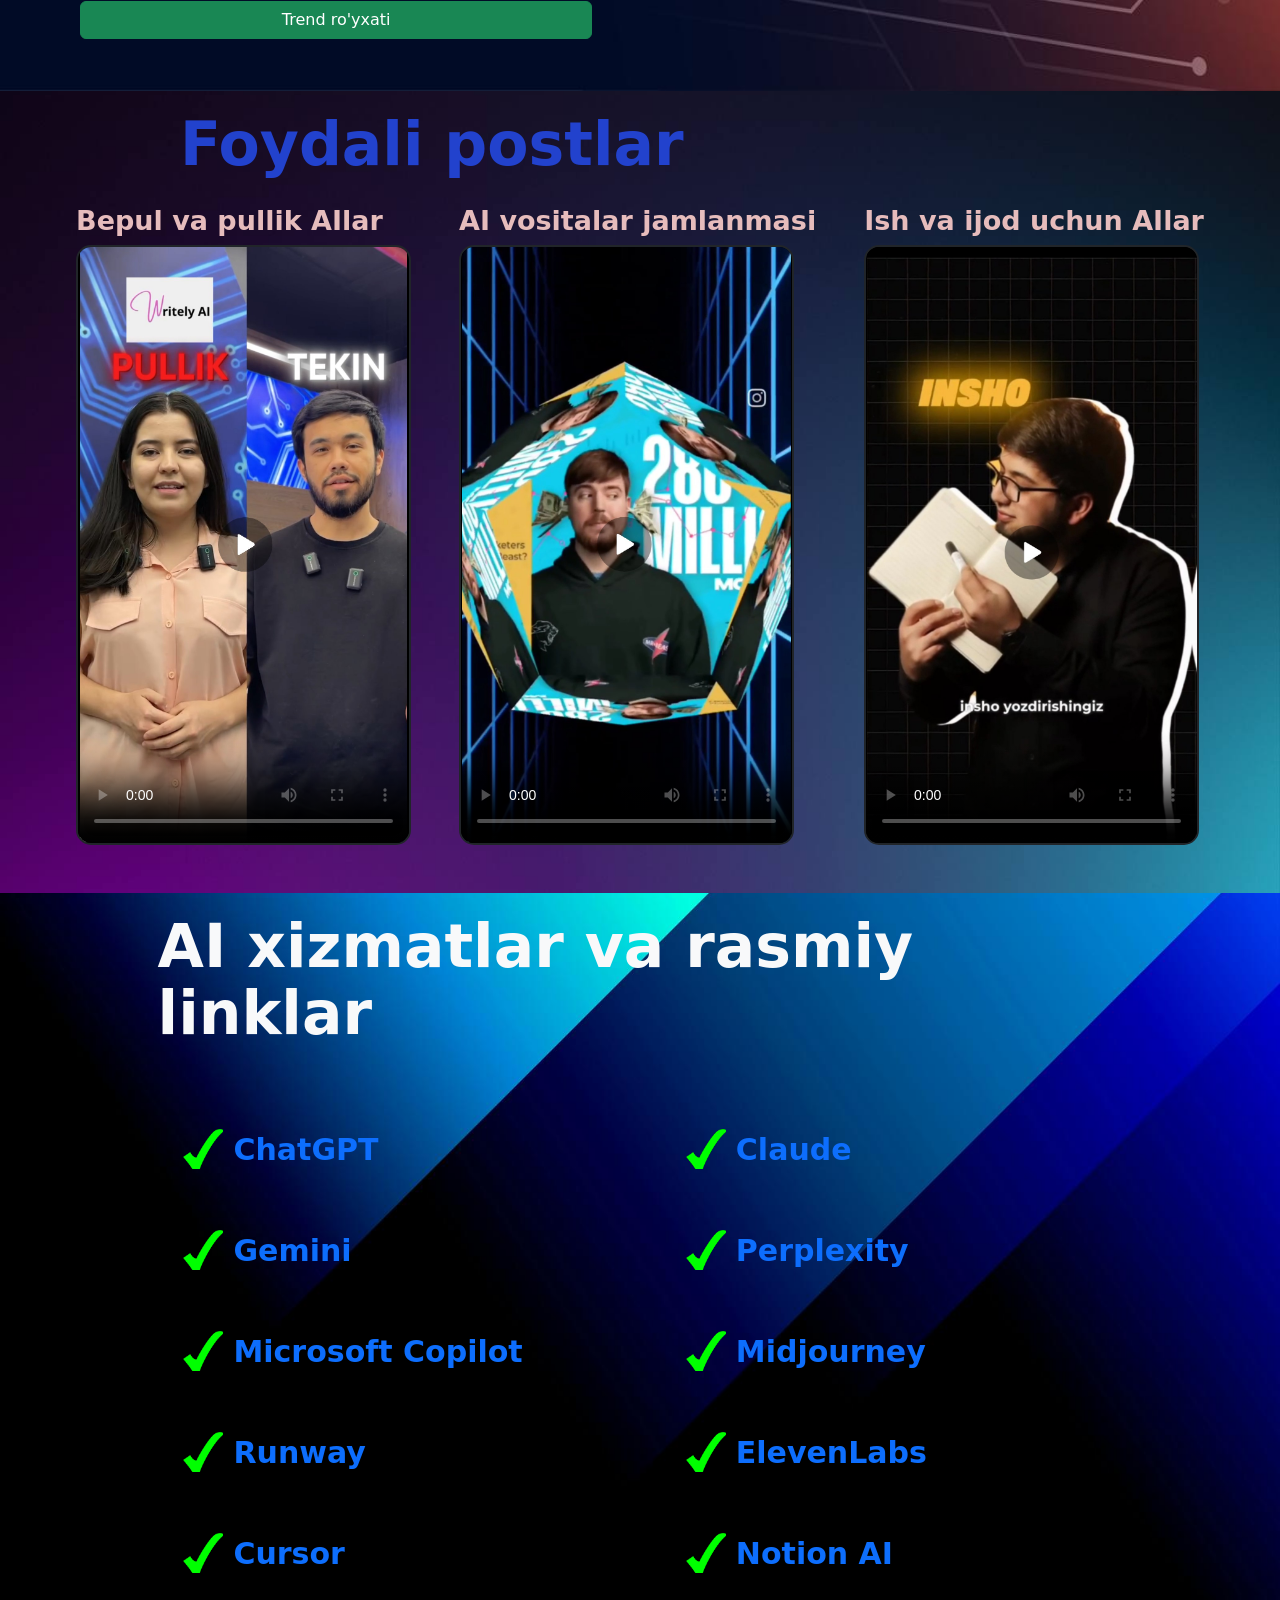
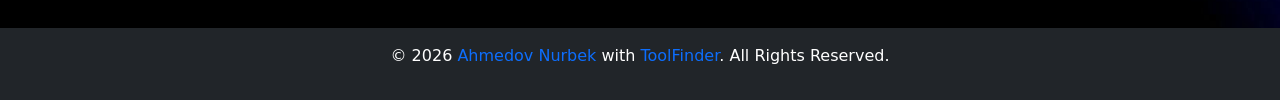
==== commit 6837828d: "Change name from Jahongir Ozodboyev to Ahmedov Nurbek" ====
--- a/index.html
+++ b/index.html
@@ -228,7 +228,7 @@
                             class="offcanvas-title text-light"
                             id="offcanvasRightLabel"
                           >
-                            Jahongir Ozodboyev
+                            Ahmedov Nurbek
                           </h5>
                           <svg
                             xmlns="http://www.w3.org/2000/svg"
@@ -363,7 +363,7 @@
                         class="text-decoration-none"
                         href="https://vizitka-blond.vercGel.app/"
                         target="_blank"
-                        >Ozodboyev Jahongir</a
+                        >Ahmedov Nurbek</a
                       >
                       loyiha muallifi.
                     </h6>
@@ -827,7 +827,7 @@
           class="text-decoration-none"
           href="https://vizitka-blond.vercel.app/"
           target="_blank"
-          >Ozodboyev Jahongir</a
+          >Ahmedov Nurbek</a
         >
         with <span class="text-primary">ToolFinder</span>. All Rights Reserved.
       </p>
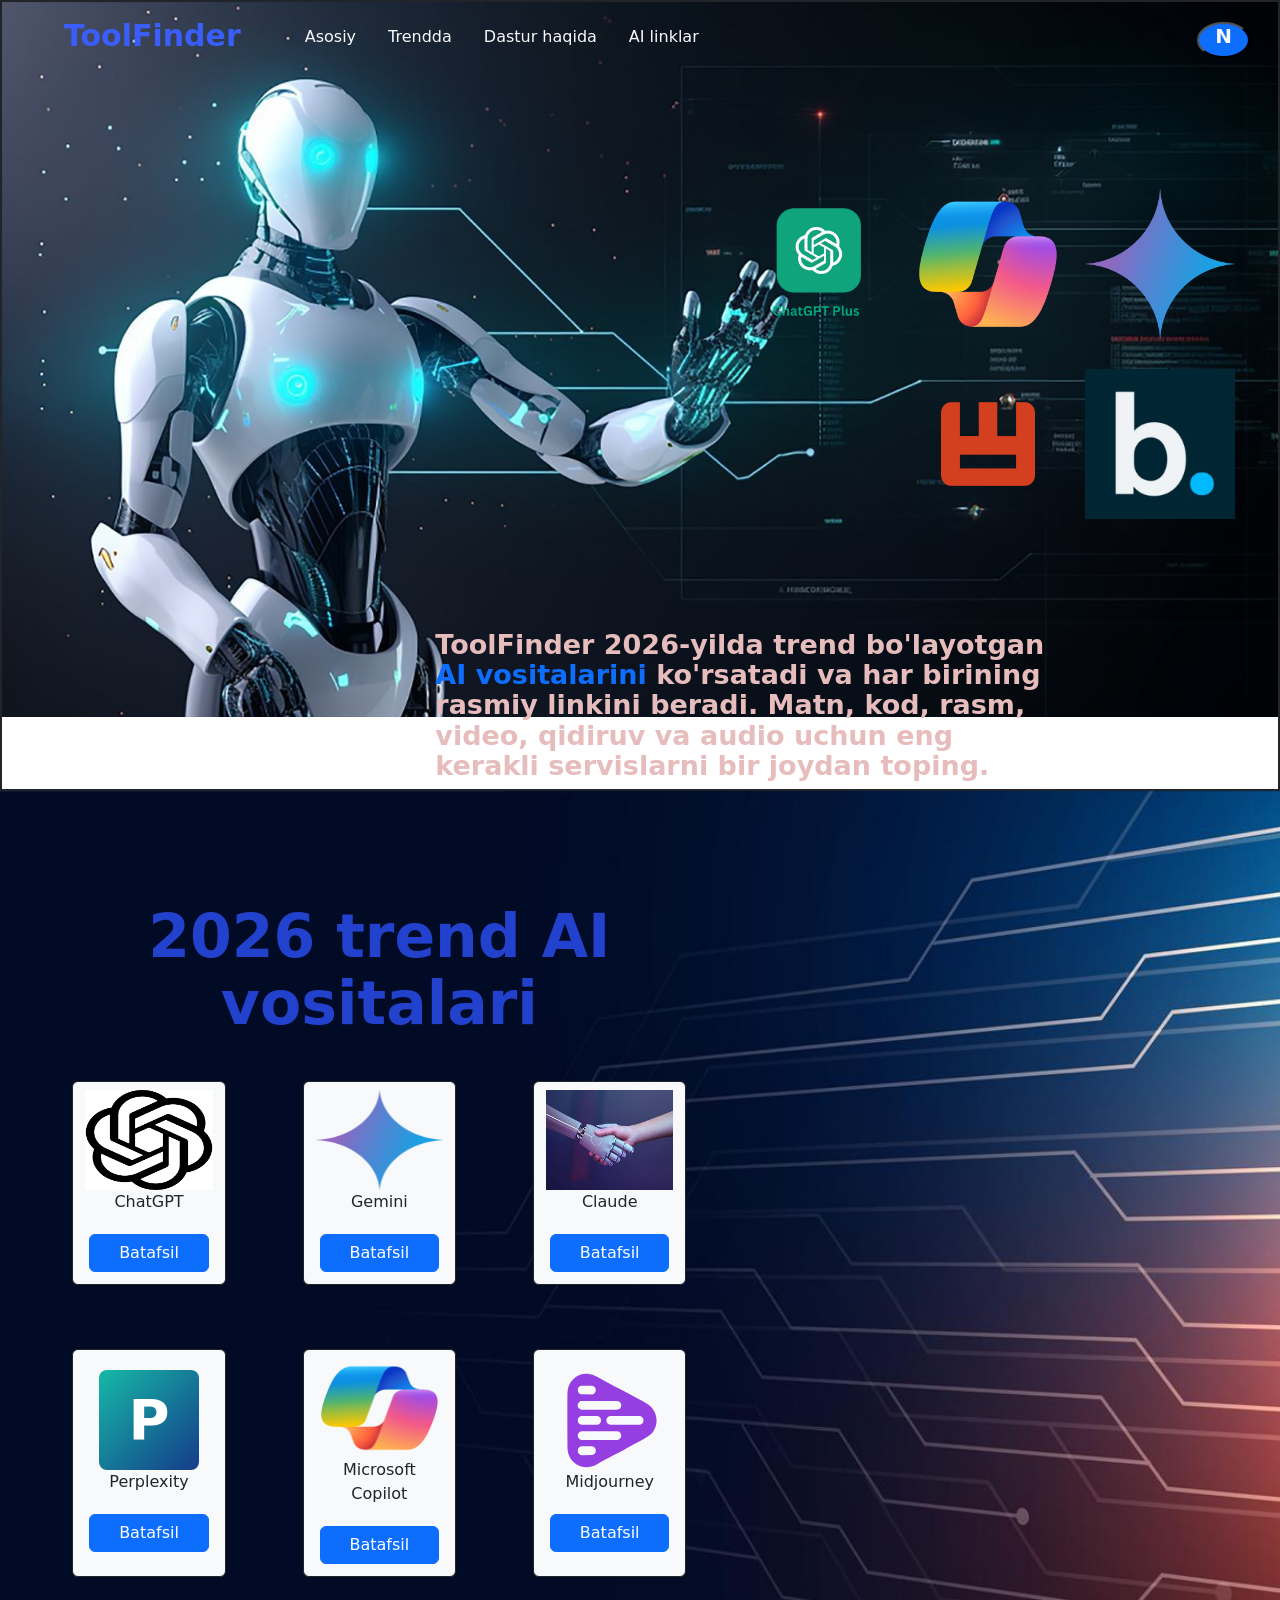
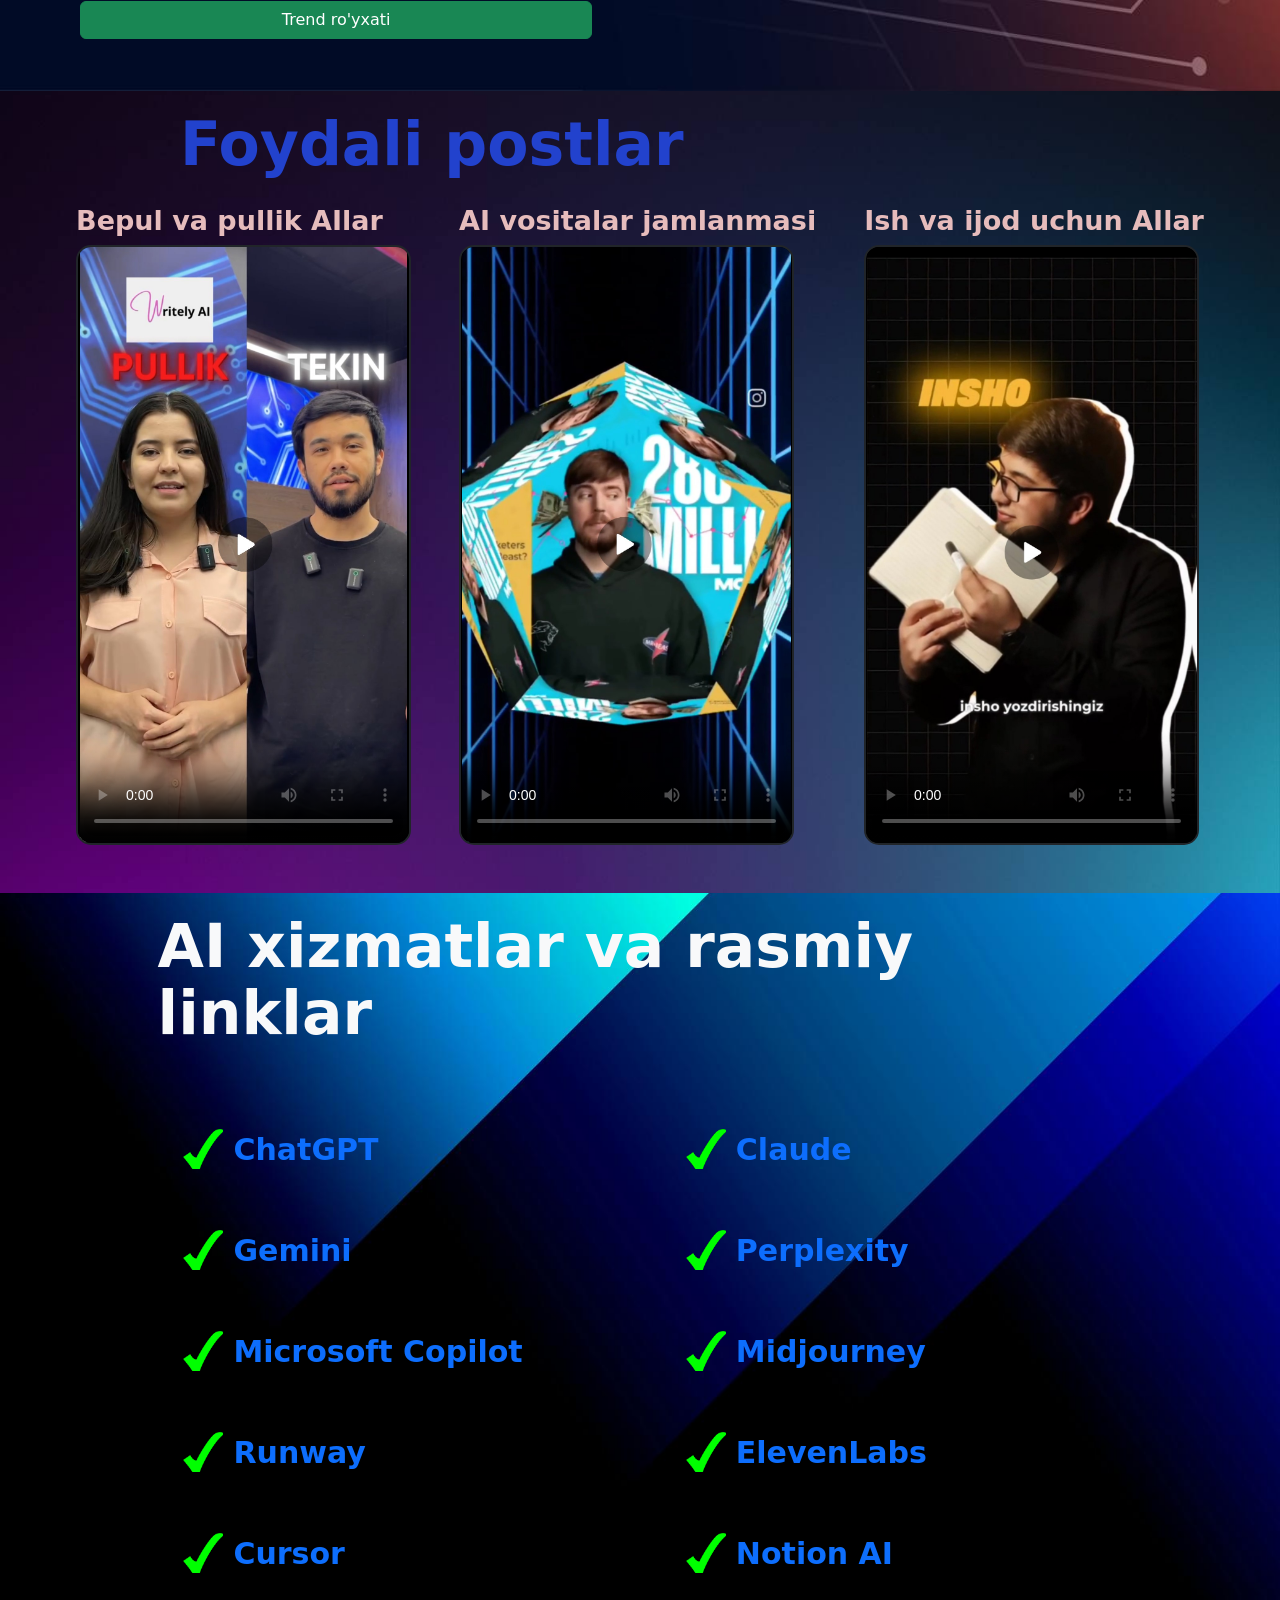
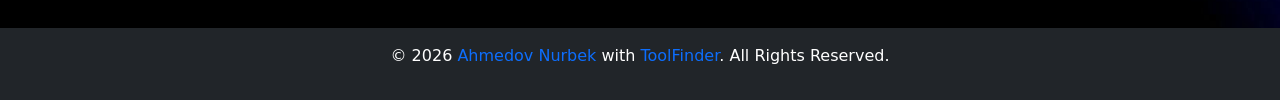
==== commit e64219b9: "Change heading text from 'J' to 'N'" ====
--- a/index.html
+++ b/index.html
@@ -182,7 +182,7 @@
                   data-bs-target="#offcanvasRight"
                   aria-controls="offcanvasRight"
                 >
-                  <h2 class="text-light fw-bold fs-5 text-center">J</h2>
+                  <h2 class="text-light fw-bold fs-5 text-center">N</h2>
                 </button>
 
                 <div
